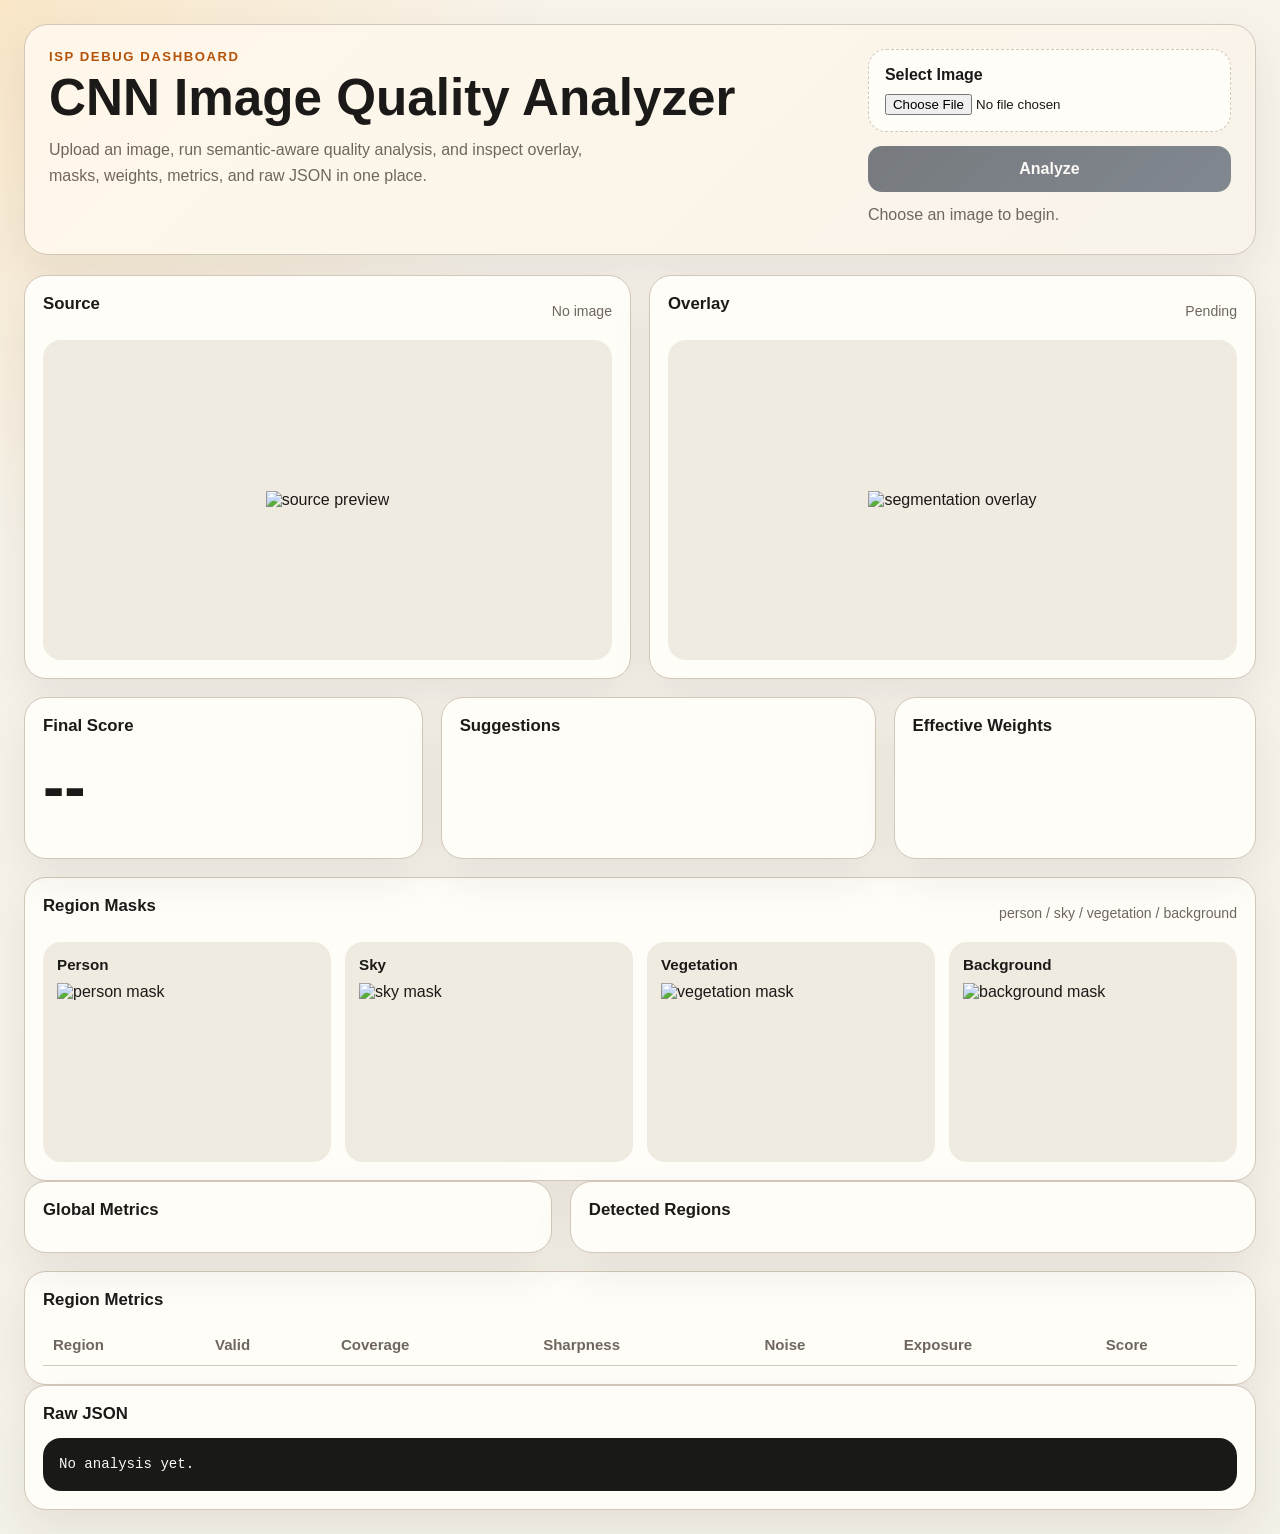
==== templates/index.html @ edc5357f "feat: complete cnn iqa demo with debug ui" ====
<!DOCTYPE html>
<html lang="en">
  <head>
    <meta charset="UTF-8" />
    <meta name="viewport" content="width=device-width, initial-scale=1.0" />
    <title>CNN IQA Debug UI</title>
    <link rel="stylesheet" href="/static/style.css" />
  </head>
  <body>
    <main class="page">
      <header class="hero">
        <div>
          <p class="eyebrow">ISP Debug Dashboard</p>
          <h1>CNN Image Quality Analyzer</h1>
          <p class="subtitle">
            Upload an image, run semantic-aware quality analysis, and inspect overlay, masks,
            weights, metrics, and raw JSON in one place.
          </p>
        </div>
        <div class="controls">
          <label class="upload">
            <span>Select Image</span>
            <input id="file-input" type="file" accept="image/*" />
          </label>
          <button id="analyze-button" disabled>Analyze</button>
          <p id="status-text" class="status">Choose an image to begin.</p>
        </div>
      </header>

      <section class="grid visuals">
        <article class="card">
          <div class="card-head">
            <h2>Source</h2>
            <span id="source-meta" class="meta">No image</span>
          </div>
          <div class="image-frame"><img id="source-image" alt="source preview" /></div>
        </article>
        <article class="card">
          <div class="card-head">
            <h2>Overlay</h2>
            <span id="request-id" class="meta">Pending</span>
          </div>
          <div class="image-frame"><img id="overlay-image" alt="segmentation overlay" /></div>
        </article>
      </section>

      <section class="grid summary">
        <article class="card score-card">
          <h2>Final Score</h2>
          <p id="final-score" class="score">--</p>
          <div id="missing-regions" class="pill-row"></div>
        </article>
        <article class="card">
          <h2>Suggestions</h2>
          <ul id="suggestions-list" class="list"></ul>
        </article>
        <article class="card">
          <h2>Effective Weights</h2>
          <dl id="weights-grid" class="metrics-grid"></dl>
        </article>
      </section>

      <section class="card">
        <div class="card-head">
          <h2>Region Masks</h2>
          <span class="meta">person / sky / vegetation / background</span>
        </div>
        <div class="mask-grid">
          <article class="mask-card">
            <h3>Person</h3>
            <img id="mask-person" alt="person mask" />
          </article>
          <article class="mask-card">
            <h3>Sky</h3>
            <img id="mask-sky" alt="sky mask" />
          </article>
          <article class="mask-card">
            <h3>Vegetation</h3>
            <img id="mask-vegetation" alt="vegetation mask" />
          </article>
          <article class="mask-card">
            <h3>Background</h3>
            <img id="mask-background" alt="background mask" />
          </article>
        </div>
      </section>

      <section class="grid metrics-section">
        <article class="card">
          <h2>Global Metrics</h2>
          <dl id="global-metrics" class="metrics-grid"></dl>
        </article>
        <article class="card">
          <h2>Detected Regions</h2>
          <div id="detected-regions" class="region-list"></div>
        </article>
      </section>

      <section class="card">
        <h2>Region Metrics</h2>
        <div class="table-wrap">
          <table id="region-metrics-table">
            <thead>
              <tr>
                <th>Region</th>
                <th>Valid</th>
                <th>Coverage</th>
                <th>Sharpness</th>
                <th>Noise</th>
                <th>Exposure</th>
                <th>Score</th>
              </tr>
            </thead>
            <tbody></tbody>
          </table>
        </div>
      </section>

      <section class="card">
        <h2>Raw JSON</h2>
        <pre id="raw-json" class="json-viewer">No analysis yet.</pre>
      </section>
    </main>

    <script src="/static/app.js"></script>
  </body>
</html>
---- static/style.css ----
:root {
  --bg: #f4f1e8;
  --panel: #fffdf8;
  --panel-alt: #f0ebe0;
  --line: #d2c7b8;
  --text: #1b1a18;
  --muted: #6f675d;
  --accent: #b45309;
  --accent-soft: #f4d9b8;
  --success: #1f7a4d;
  --error: #a61b29;
  --shadow: 0 18px 40px rgba(45, 37, 24, 0.08);
}

* {
  box-sizing: border-box;
}

body {
  margin: 0;
  background:
    radial-gradient(circle at top left, #f9e6c7 0, transparent 28%),
    linear-gradient(180deg, #f7f3eb 0%, var(--bg) 100%);
  color: var(--text);
  font-family: "IBM Plex Sans", "Segoe UI", sans-serif;
}

.page {
  max-width: 1500px;
  margin: 0 auto;
  padding: 24px;
}

.hero {
  display: grid;
  grid-template-columns: 2.2fr 1fr;
  gap: 20px;
  margin-bottom: 20px;
  padding: 24px;
  background: linear-gradient(135deg, #fff7ea, #f8f3ea);
  border: 1px solid var(--line);
  border-radius: 24px;
  box-shadow: var(--shadow);
}

.eyebrow {
  margin: 0 0 8px;
  color: var(--accent);
  text-transform: uppercase;
  letter-spacing: 0.12em;
  font-size: 0.82rem;
  font-weight: 700;
}

.hero h1 {
  margin: 0;
  font-size: clamp(2rem, 4vw, 3.5rem);
  line-height: 1;
}

.subtitle {
  max-width: 60ch;
  margin: 14px 0 0;
  color: var(--muted);
  line-height: 1.6;
}

.controls {
  display: grid;
  gap: 14px;
  align-content: start;
}

.upload {
  display: inline-grid;
  gap: 10px;
  padding: 16px;
  background: var(--panel);
  border: 1px dashed var(--line);
  border-radius: 18px;
  cursor: pointer;
  font-weight: 600;
}

.upload input {
  width: 100%;
}

button {
  border: 0;
  border-radius: 14px;
  padding: 14px 18px;
  background: linear-gradient(135deg, #1f2937, #334155);
  color: white;
  font-size: 1rem;
  font-weight: 700;
  cursor: pointer;
}

button:disabled {
  cursor: not-allowed;
  opacity: 0.6;
}

.status {
  margin: 0;
  min-height: 1.5em;
  color: var(--muted);
}

.grid {
  display: grid;
  gap: 18px;
  margin-bottom: 18px;
}

.visuals {
  grid-template-columns: repeat(2, minmax(0, 1fr));
}

.summary {
  grid-template-columns: 1.1fr 1.2fr 1fr;
}

.metrics-section {
  grid-template-columns: 1fr 1.3fr;
}

.card {
  background: var(--panel);
  border: 1px solid var(--line);
  border-radius: 22px;
  padding: 18px;
  box-shadow: var(--shadow);
}

.card h2 {
  margin: 0 0 14px;
  font-size: 1.05rem;
}

.card-head {
  display: flex;
  justify-content: space-between;
  align-items: center;
  gap: 12px;
  margin-bottom: 12px;
}

.meta {
  color: var(--muted);
  font-size: 0.88rem;
}

.image-frame {
  min-height: 320px;
  display: flex;
  align-items: center;
  justify-content: center;
  background: var(--panel-alt);
  border-radius: 18px;
  overflow: hidden;
}

.image-frame img,
.mask-card img {
  max-width: 100%;
  max-height: 100%;
  display: block;
}

.score {
  margin: 6px 0 16px;
  font-size: clamp(2rem, 5vw, 4rem);
  font-weight: 800;
}

.pill-row {
  display: flex;
  flex-wrap: wrap;
  gap: 8px;
}

.pill {
  display: inline-flex;
  align-items: center;
  padding: 6px 10px;
  border-radius: 999px;
  font-size: 0.85rem;
  background: var(--accent-soft);
  color: #7a3f05;
}

.pill.success {
  background: #d7f3e4;
  color: var(--success);
}

.pill.error {
  background: #fce3e6;
  color: var(--error);
}

.list {
  margin: 0;
  padding-left: 18px;
  display: grid;
  gap: 8px;
}

.metrics-grid {
  display: grid;
  grid-template-columns: repeat(2, minmax(0, 1fr));
  gap: 10px 16px;
  margin: 0;
}

.metrics-grid dt {
  color: var(--muted);
  font-size: 0.88rem;
}

.metrics-grid dd {
  margin: 4px 0 0;
  font-weight: 700;
}

.mask-grid {
  display: grid;
  grid-template-columns: repeat(4, minmax(0, 1fr));
  gap: 14px;
}

.mask-card {
  padding: 14px;
  border-radius: 18px;
  background: var(--panel-alt);
  min-height: 220px;
}

.mask-card h3 {
  margin: 0 0 10px;
  font-size: 0.95rem;
}

.region-list {
  display: grid;
  gap: 12px;
}

.region-item {
  padding: 14px;
  border-radius: 16px;
  background: var(--panel-alt);
  border: 1px solid var(--line);
}

.region-item strong {
  display: block;
  margin-bottom: 8px;
}

.table-wrap {
  overflow-x: auto;
}

table {
  width: 100%;
  border-collapse: collapse;
}

th,
td {
  padding: 12px 10px;
  border-bottom: 1px solid var(--line);
  text-align: left;
  font-size: 0.94rem;
}

th {
  color: var(--muted);
  font-weight: 700;
}

.json-viewer {
  margin: 0;
  padding: 16px;
  border-radius: 18px;
  background: #191917;
  color: #f8f8f2;
  overflow: auto;
  font-size: 0.88rem;
  line-height: 1.5;
}

@media (max-width: 1100px) {
  .hero,
  .summary,
  .metrics-section,
  .visuals {
    grid-template-columns: 1fr;
  }

  .mask-grid {
    grid-template-columns: repeat(2, minmax(0, 1fr));
  }
}

@media (max-width: 700px) {
  .page {
    padding: 14px;
  }

  .mask-grid {
    grid-template-columns: 1fr;
  }

  .metrics-grid {
    grid-template-columns: 1fr;
  }
}
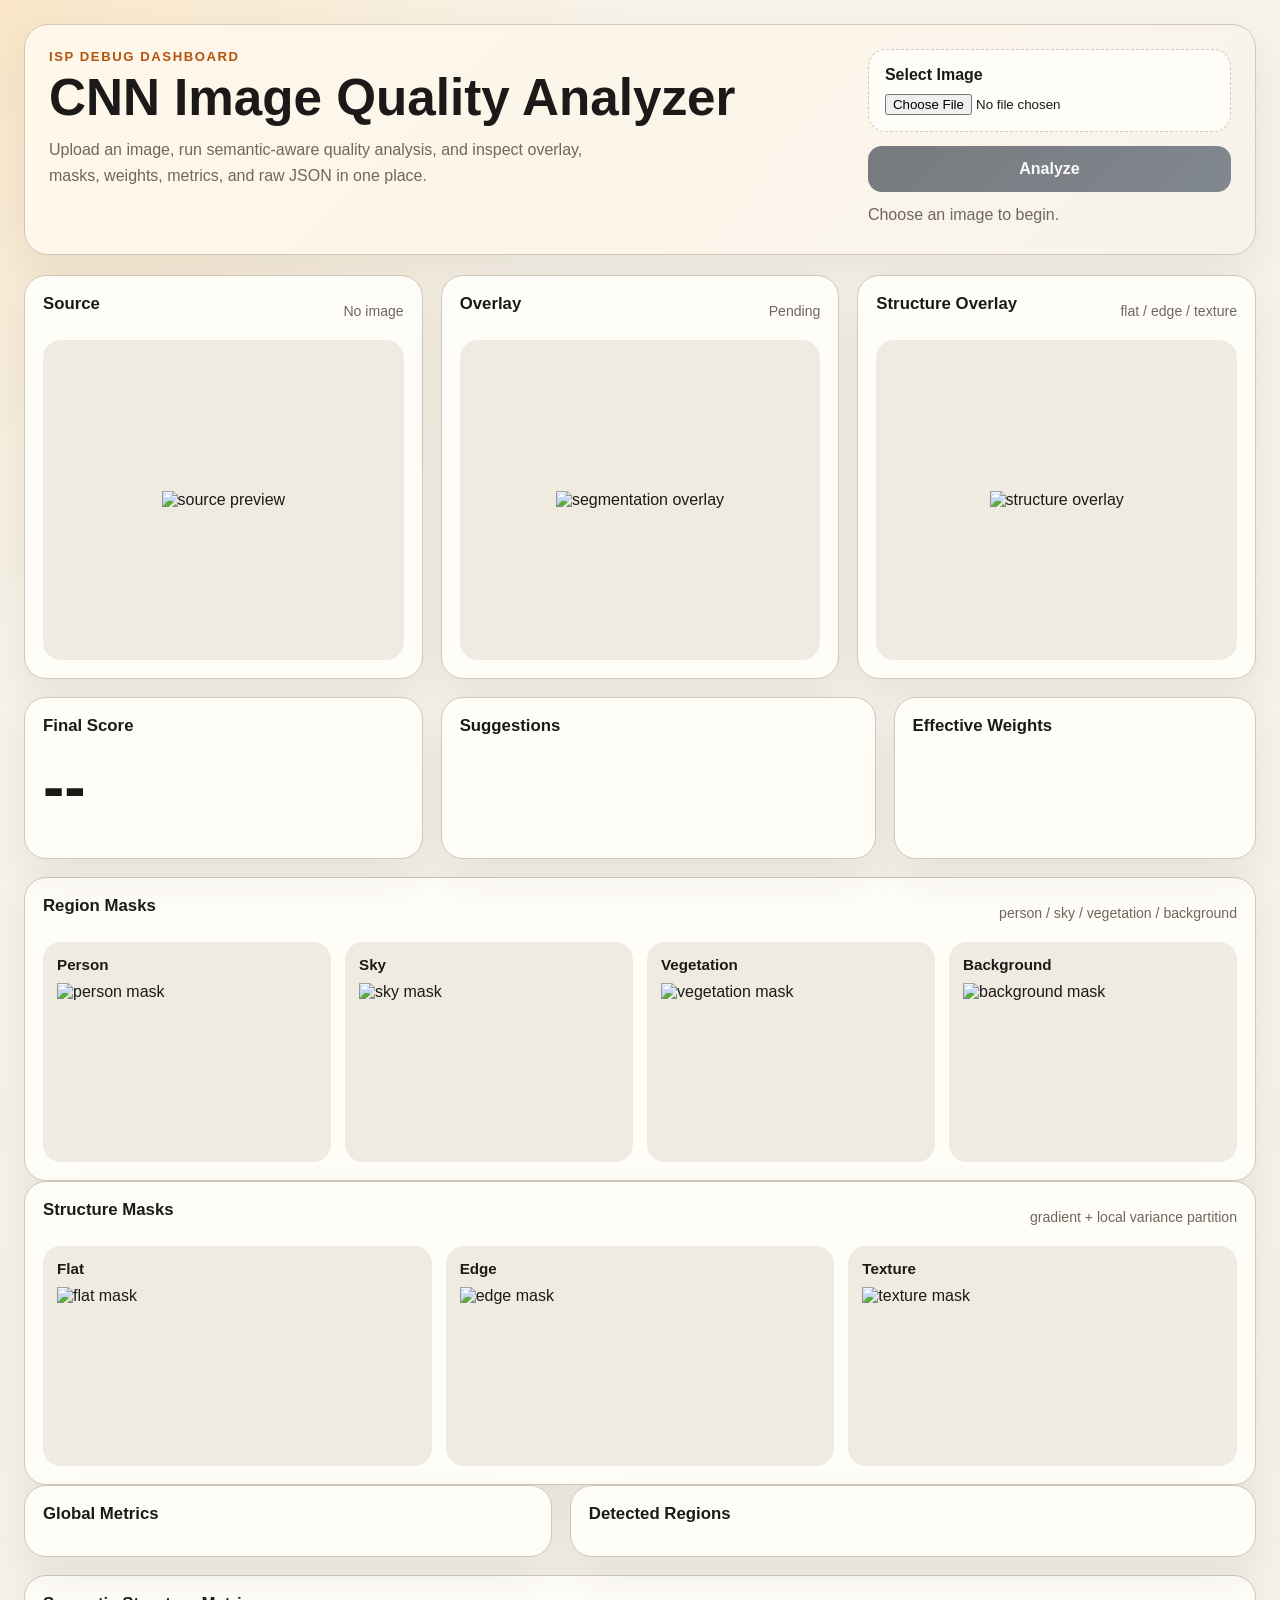
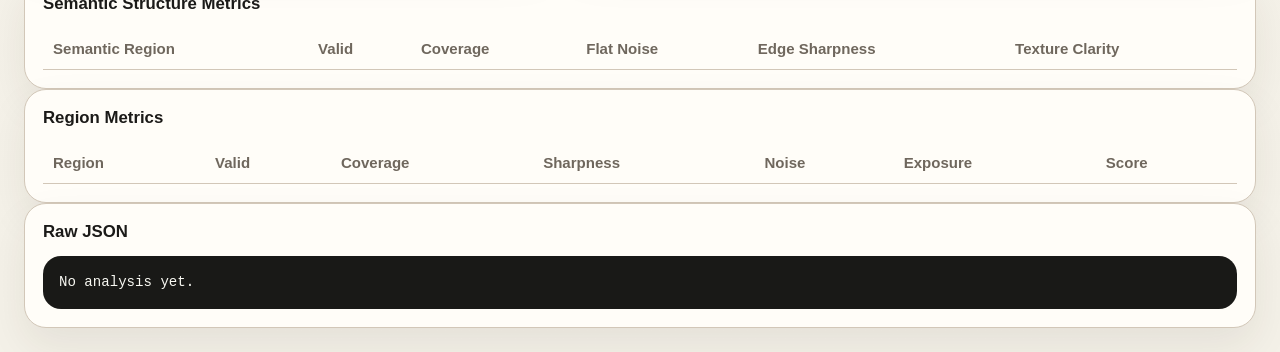
==== commit af4b1955: "feat: add semantic structure isp metrics" ====
--- a/templates/index.html
+++ b/templates/index.html
@@ -42,6 +42,13 @@
           </div>
           <div class="image-frame"><img id="overlay-image" alt="segmentation overlay" /></div>
         </article>
+        <article class="card">
+          <div class="card-head">
+            <h2>Structure Overlay</h2>
+            <span class="meta">flat / edge / texture</span>
+          </div>
+          <div class="image-frame"><img id="structure-overlay-image" alt="structure overlay" /></div>
+        </article>
       </section>
 
       <section class="grid summary">
@@ -85,6 +92,27 @@
         </div>
       </section>
 
+      <section class="card">
+        <div class="card-head">
+          <h2>Structure Masks</h2>
+          <span class="meta">gradient + local variance partition</span>
+        </div>
+        <div class="mask-grid structure-grid">
+          <article class="mask-card">
+            <h3>Flat</h3>
+            <img id="mask-flat" alt="flat mask" />
+          </article>
+          <article class="mask-card">
+            <h3>Edge</h3>
+            <img id="mask-edge" alt="edge mask" />
+          </article>
+          <article class="mask-card">
+            <h3>Texture</h3>
+            <img id="mask-texture" alt="texture mask" />
+          </article>
+        </div>
+      </section>
+
       <section class="grid metrics-section">
         <article class="card">
           <h2>Global Metrics</h2>
@@ -94,6 +122,25 @@
           <h2>Detected Regions</h2>
           <div id="detected-regions" class="region-list"></div>
         </article>
+      </section>
+
+      <section class="card">
+        <h2>Semantic Structure Metrics</h2>
+        <div class="table-wrap">
+          <table id="semantic-structure-table">
+            <thead>
+              <tr>
+                <th>Semantic Region</th>
+                <th>Valid</th>
+                <th>Coverage</th>
+                <th>Flat Noise</th>
+                <th>Edge Sharpness</th>
+                <th>Texture Clarity</th>
+              </tr>
+            </thead>
+            <tbody></tbody>
+          </table>
+        </div>
       </section>
 
       <section class="card">
--- a/static/style.css
+++ b/static/style.css
@@ -115,7 +115,7 @@
 }
 
 .visuals {
-  grid-template-columns: repeat(2, minmax(0, 1fr));
+  grid-template-columns: repeat(3, minmax(0, 1fr));
 }
 
 .summary {
@@ -231,6 +231,10 @@
   gap: 14px;
 }
 
+.structure-grid {
+  grid-template-columns: repeat(3, minmax(0, 1fr));
+}
+
 .mask-card {
   padding: 14px;
   border-radius: 18px;
@@ -304,6 +308,10 @@
   .mask-grid {
     grid-template-columns: repeat(2, minmax(0, 1fr));
   }
+
+  .structure-grid {
+    grid-template-columns: repeat(2, minmax(0, 1fr));
+  }
 }
 
 @media (max-width: 700px) {
@@ -315,6 +323,10 @@
     grid-template-columns: 1fr;
   }
 
+  .structure-grid {
+    grid-template-columns: 1fr;
+  }
+
   .metrics-grid {
     grid-template-columns: 1fr;
   }
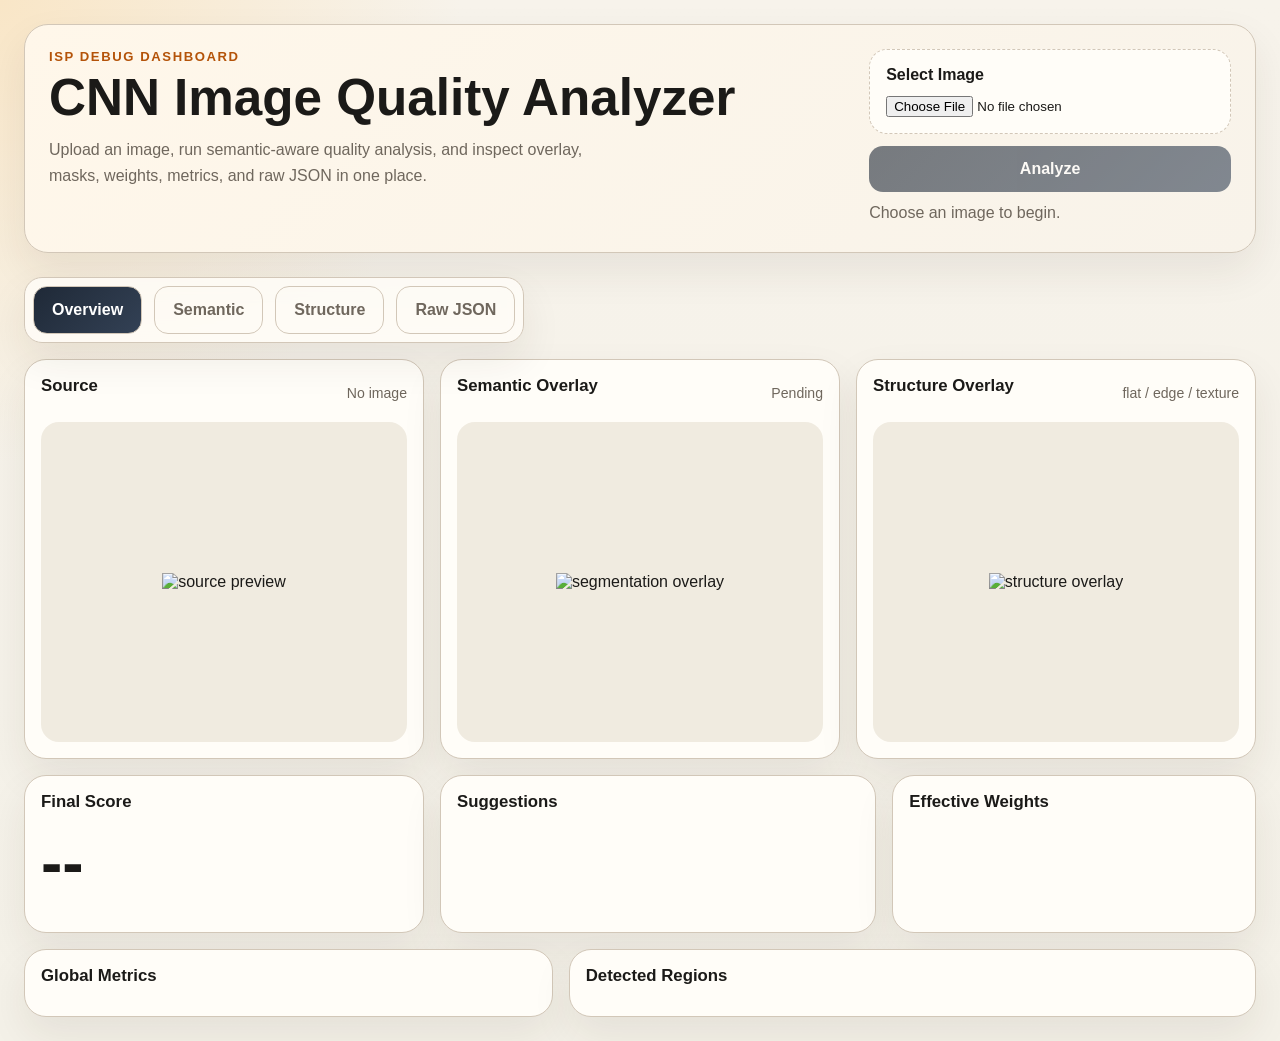
==== commit 9d0b80f4: "feat: add tabbed debug dashboard layout" ====
--- a/templates/index.html
+++ b/templates/index.html
@@ -27,145 +27,160 @@
         </div>
       </header>
 
-      <section class="grid visuals">
-        <article class="card">
-          <div class="card-head">
-            <h2>Source</h2>
-            <span id="source-meta" class="meta">No image</span>
-          </div>
-          <div class="image-frame"><img id="source-image" alt="source preview" /></div>
-        </article>
-        <article class="card">
-          <div class="card-head">
-            <h2>Overlay</h2>
-            <span id="request-id" class="meta">Pending</span>
-          </div>
-          <div class="image-frame"><img id="overlay-image" alt="segmentation overlay" /></div>
-        </article>
-        <article class="card">
-          <div class="card-head">
-            <h2>Structure Overlay</h2>
-            <span class="meta">flat / edge / texture</span>
-          </div>
-          <div class="image-frame"><img id="structure-overlay-image" alt="structure overlay" /></div>
-        </article>
+      <nav class="tabs" aria-label="Debug sections">
+        <button type="button" class="tab is-active" data-tab="overview">Overview</button>
+        <button type="button" class="tab" data-tab="semantic">Semantic</button>
+        <button type="button" class="tab" data-tab="structure">Structure</button>
+        <button type="button" class="tab" data-tab="json">Raw JSON</button>
+      </nav>
+
+      <section class="tab-panel is-active" data-panel="overview">
+        <section class="grid visuals">
+          <article class="card">
+            <div class="card-head">
+              <h2>Source</h2>
+              <span id="source-meta" class="meta">No image</span>
+            </div>
+            <div class="image-frame"><img id="source-image" alt="source preview" /></div>
+          </article>
+          <article class="card">
+            <div class="card-head">
+              <h2>Semantic Overlay</h2>
+              <span id="request-id" class="meta">Pending</span>
+            </div>
+            <div class="image-frame"><img id="overlay-image" alt="segmentation overlay" /></div>
+          </article>
+          <article class="card">
+            <div class="card-head">
+              <h2>Structure Overlay</h2>
+              <span class="meta">flat / edge / texture</span>
+            </div>
+            <div class="image-frame"><img id="structure-overlay-image" alt="structure overlay" /></div>
+          </article>
+        </section>
+
+        <section class="grid summary">
+          <article class="card score-card">
+            <h2>Final Score</h2>
+            <p id="final-score" class="score">--</p>
+            <div id="missing-regions" class="pill-row"></div>
+          </article>
+          <article class="card">
+            <h2>Suggestions</h2>
+            <ul id="suggestions-list" class="list"></ul>
+          </article>
+          <article class="card">
+            <h2>Effective Weights</h2>
+            <dl id="weights-grid" class="metrics-grid"></dl>
+          </article>
+        </section>
+
+        <section class="grid metrics-section">
+          <article class="card">
+            <h2>Global Metrics</h2>
+            <dl id="global-metrics" class="metrics-grid"></dl>
+          </article>
+          <article class="card">
+            <h2>Detected Regions</h2>
+            <div id="detected-regions" class="region-list"></div>
+          </article>
+        </section>
       </section>
 
-      <section class="grid summary">
-        <article class="card score-card">
-          <h2>Final Score</h2>
-          <p id="final-score" class="score">--</p>
-          <div id="missing-regions" class="pill-row"></div>
-        </article>
-        <article class="card">
-          <h2>Suggestions</h2>
-          <ul id="suggestions-list" class="list"></ul>
-        </article>
-        <article class="card">
-          <h2>Effective Weights</h2>
-          <dl id="weights-grid" class="metrics-grid"></dl>
-        </article>
+      <section class="tab-panel" data-panel="semantic">
+        <section class="card">
+          <div class="card-head">
+            <h2>Semantic Masks</h2>
+            <span class="meta">person / sky / vegetation / background</span>
+          </div>
+          <div class="mask-grid">
+            <article class="mask-card">
+              <h3>Person</h3>
+              <img id="mask-person" alt="person mask" />
+            </article>
+            <article class="mask-card">
+              <h3>Sky</h3>
+              <img id="mask-sky" alt="sky mask" />
+            </article>
+            <article class="mask-card">
+              <h3>Vegetation</h3>
+              <img id="mask-vegetation" alt="vegetation mask" />
+            </article>
+            <article class="mask-card">
+              <h3>Background</h3>
+              <img id="mask-background" alt="background mask" />
+            </article>
+          </div>
+        </section>
+
+        <section class="card">
+          <h2>Semantic Region Metrics</h2>
+          <div class="table-wrap">
+            <table id="region-metrics-table">
+              <thead>
+                <tr>
+                  <th>Region</th>
+                  <th>Valid</th>
+                  <th>Coverage</th>
+                  <th>Sharpness</th>
+                  <th>Noise</th>
+                  <th>Exposure</th>
+                  <th>Score</th>
+                </tr>
+              </thead>
+              <tbody></tbody>
+            </table>
+          </div>
+        </section>
       </section>
 
-      <section class="card">
-        <div class="card-head">
-          <h2>Region Masks</h2>
-          <span class="meta">person / sky / vegetation / background</span>
-        </div>
-        <div class="mask-grid">
-          <article class="mask-card">
-            <h3>Person</h3>
-            <img id="mask-person" alt="person mask" />
-          </article>
-          <article class="mask-card">
-            <h3>Sky</h3>
-            <img id="mask-sky" alt="sky mask" />
-          </article>
-          <article class="mask-card">
-            <h3>Vegetation</h3>
-            <img id="mask-vegetation" alt="vegetation mask" />
-          </article>
-          <article class="mask-card">
-            <h3>Background</h3>
-            <img id="mask-background" alt="background mask" />
-          </article>
-        </div>
+      <section class="tab-panel" data-panel="structure">
+        <section class="card">
+          <div class="card-head">
+            <h2>Structure Masks</h2>
+            <span class="meta">gradient + local variance partition</span>
+          </div>
+          <div class="mask-grid structure-grid">
+            <article class="mask-card">
+              <h3>Flat</h3>
+              <img id="mask-flat" alt="flat mask" />
+            </article>
+            <article class="mask-card">
+              <h3>Edge</h3>
+              <img id="mask-edge" alt="edge mask" />
+            </article>
+            <article class="mask-card">
+              <h3>Texture</h3>
+              <img id="mask-texture" alt="texture mask" />
+            </article>
+          </div>
+        </section>
+
+        <section class="card">
+          <h2>Semantic Structure Metrics</h2>
+          <div class="table-wrap">
+            <table id="semantic-structure-table">
+              <thead>
+                <tr>
+                  <th>Semantic Region</th>
+                  <th>Valid</th>
+                  <th>Coverage</th>
+                  <th>Flat Noise</th>
+                  <th>Edge Sharpness</th>
+                  <th>Texture Clarity</th>
+                </tr>
+              </thead>
+              <tbody></tbody>
+            </table>
+          </div>
+        </section>
       </section>
 
-      <section class="card">
-        <div class="card-head">
-          <h2>Structure Masks</h2>
-          <span class="meta">gradient + local variance partition</span>
-        </div>
-        <div class="mask-grid structure-grid">
-          <article class="mask-card">
-            <h3>Flat</h3>
-            <img id="mask-flat" alt="flat mask" />
-          </article>
-          <article class="mask-card">
-            <h3>Edge</h3>
-            <img id="mask-edge" alt="edge mask" />
-          </article>
-          <article class="mask-card">
-            <h3>Texture</h3>
-            <img id="mask-texture" alt="texture mask" />
-          </article>
-        </div>
-      </section>
-
-      <section class="grid metrics-section">
-        <article class="card">
-          <h2>Global Metrics</h2>
-          <dl id="global-metrics" class="metrics-grid"></dl>
-        </article>
-        <article class="card">
-          <h2>Detected Regions</h2>
-          <div id="detected-regions" class="region-list"></div>
-        </article>
-      </section>
-
-      <section class="card">
-        <h2>Semantic Structure Metrics</h2>
-        <div class="table-wrap">
-          <table id="semantic-structure-table">
-            <thead>
-              <tr>
-                <th>Semantic Region</th>
-                <th>Valid</th>
-                <th>Coverage</th>
-                <th>Flat Noise</th>
-                <th>Edge Sharpness</th>
-                <th>Texture Clarity</th>
-              </tr>
-            </thead>
-            <tbody></tbody>
-          </table>
-        </div>
-      </section>
-
-      <section class="card">
-        <h2>Region Metrics</h2>
-        <div class="table-wrap">
-          <table id="region-metrics-table">
-            <thead>
-              <tr>
-                <th>Region</th>
-                <th>Valid</th>
-                <th>Coverage</th>
-                <th>Sharpness</th>
-                <th>Noise</th>
-                <th>Exposure</th>
-                <th>Score</th>
-              </tr>
-            </thead>
-            <tbody></tbody>
-          </table>
-        </div>
-      </section>
-
-      <section class="card">
-        <h2>Raw JSON</h2>
-        <pre id="raw-json" class="json-viewer">No analysis yet.</pre>
+      <section class="tab-panel" data-panel="json">
+        <section class="card">
+          <h2>Raw JSON</h2>
+          <pre id="raw-json" class="json-viewer">No analysis yet.</pre>
+        </section>
       </section>
     </main>
 
--- a/static/style.css
+++ b/static/style.css
@@ -10,6 +10,11 @@
   --success: #1f7a4d;
   --error: #a61b29;
   --shadow: 0 18px 40px rgba(45, 37, 24, 0.08);
+  --space-2: 8px;
+  --space-3: 12px;
+  --space-4: 16px;
+  --space-5: 24px;
+  --space-6: 32px;
 }
 
 * {
@@ -28,15 +33,15 @@
 .page {
   max-width: 1500px;
   margin: 0 auto;
-  padding: 24px;
+  padding: var(--space-5);
 }
 
 .hero {
   display: grid;
   grid-template-columns: 2.2fr 1fr;
-  gap: 20px;
-  margin-bottom: 20px;
-  padding: 24px;
+  gap: var(--space-5);
+  margin-bottom: var(--space-5);
+  padding: var(--space-5);
   background: linear-gradient(135deg, #fff7ea, #f8f3ea);
   border: 1px solid var(--line);
   border-radius: 24px;
@@ -67,14 +72,14 @@
 
 .controls {
   display: grid;
-  gap: 14px;
+  gap: var(--space-3);
   align-content: start;
 }
 
 .upload {
   display: inline-grid;
-  gap: 10px;
-  padding: 16px;
+  gap: var(--space-3);
+  padding: var(--space-4);
   background: var(--panel);
   border: 1px dashed var(--line);
   border-radius: 18px;
@@ -110,8 +115,7 @@
 
 .grid {
   display: grid;
-  gap: 18px;
-  margin-bottom: 18px;
+  gap: var(--space-4);
 }
 
 .visuals {
@@ -130,7 +134,7 @@
   background: var(--panel);
   border: 1px solid var(--line);
   border-radius: 22px;
-  padding: 18px;
+  padding: var(--space-4);
   box-shadow: var(--shadow);
 }
 
@@ -144,7 +148,7 @@
   justify-content: space-between;
   align-items: center;
   gap: 12px;
-  margin-bottom: 12px;
+  margin-bottom: var(--space-3);
 }
 
 .meta {
@@ -178,7 +182,7 @@
 .pill-row {
   display: flex;
   flex-wrap: wrap;
-  gap: 8px;
+  gap: var(--space-2);
 }
 
 .pill {
@@ -205,13 +209,13 @@
   margin: 0;
   padding-left: 18px;
   display: grid;
-  gap: 8px;
+  gap: var(--space-2);
 }
 
 .metrics-grid {
   display: grid;
   grid-template-columns: repeat(2, minmax(0, 1fr));
-  gap: 10px 16px;
+  gap: var(--space-3) var(--space-4);
   margin: 0;
 }
 
@@ -228,7 +232,7 @@
 .mask-grid {
   display: grid;
   grid-template-columns: repeat(4, minmax(0, 1fr));
-  gap: 14px;
+  gap: var(--space-4);
 }
 
 .structure-grid {
@@ -236,7 +240,7 @@
 }
 
 .mask-card {
-  padding: 14px;
+  padding: var(--space-4);
   border-radius: 18px;
   background: var(--panel-alt);
   min-height: 220px;
@@ -249,11 +253,11 @@
 
 .region-list {
   display: grid;
-  gap: 12px;
+  gap: var(--space-3);
 }
 
 .region-item {
-  padding: 14px;
+  padding: var(--space-4);
   border-radius: 16px;
   background: var(--panel-alt);
   border: 1px solid var(--line);
@@ -275,7 +279,7 @@
 
 th,
 td {
-  padding: 12px 10px;
+  padding: var(--space-3) 10px;
   border-bottom: 1px solid var(--line);
   text-align: left;
   font-size: 0.94rem;
@@ -289,12 +293,51 @@
 .json-viewer {
   margin: 0;
   padding: 16px;
+  min-height: 320px;
   border-radius: 18px;
   background: #191917;
   color: #f8f8f2;
   overflow: auto;
   font-size: 0.88rem;
   line-height: 1.5;
+}
+
+.tabs {
+  display: inline-flex;
+  gap: var(--space-3);
+  flex-wrap: wrap;
+  margin-bottom: var(--space-4);
+  padding: var(--space-2);
+  border: 1px solid var(--line);
+  border-radius: 18px;
+  background: rgba(255, 253, 248, 0.82);
+  box-shadow: var(--shadow);
+  backdrop-filter: blur(10px);
+}
+
+.tab {
+  background: transparent;
+  color: var(--muted);
+  border: 1px solid var(--line);
+  box-shadow: none;
+}
+
+.tab.is-active {
+  background: linear-gradient(135deg, #1f2937, #334155);
+  color: #fff;
+}
+
+.tab-panel {
+  display: none;
+}
+
+.tab-panel.is-active {
+  display: grid;
+  gap: var(--space-4);
+}
+
+.tab-panel > section {
+  margin: 0;
 }
 
 @media (max-width: 1100px) {
@@ -305,6 +348,10 @@
     grid-template-columns: 1fr;
   }
 
+  .tabs {
+    display: flex;
+  }
+
   .mask-grid {
     grid-template-columns: repeat(2, minmax(0, 1fr));
   }
@@ -316,7 +363,7 @@
 
 @media (max-width: 700px) {
   .page {
-    padding: 14px;
+    padding: var(--space-3);
   }
 
   .mask-grid {
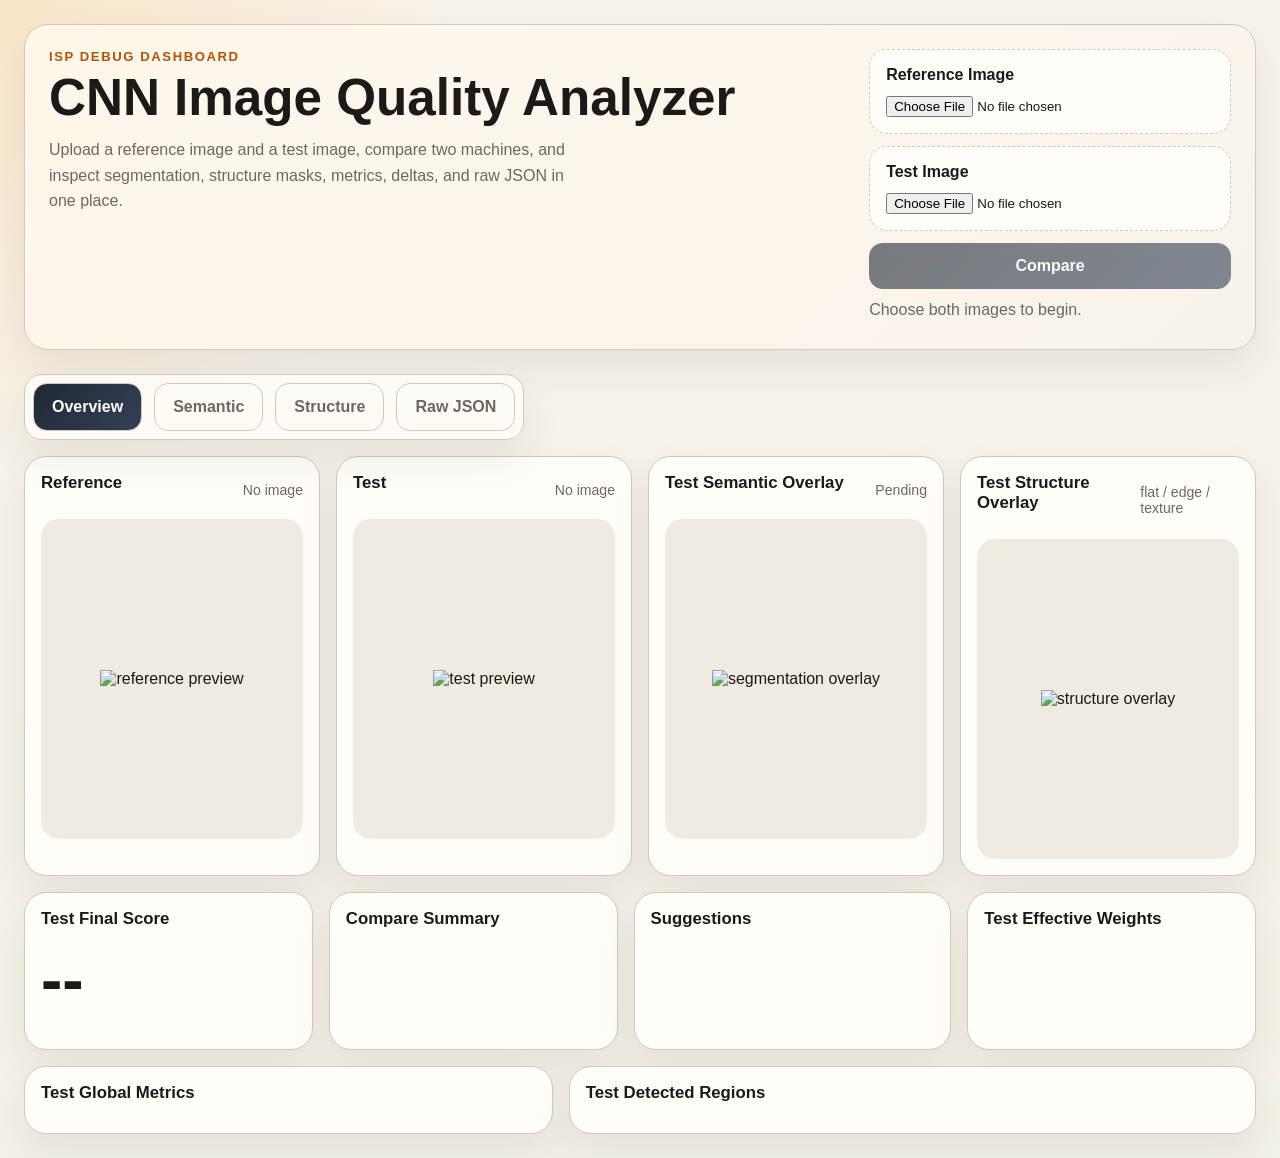
==== commit 4e517a57: "feat: update ISP demo workflow and interview deck" ====
--- a/templates/index.html
+++ b/templates/index.html
@@ -13,17 +13,21 @@
           <p class="eyebrow">ISP Debug Dashboard</p>
           <h1>CNN Image Quality Analyzer</h1>
           <p class="subtitle">
-            Upload an image, run semantic-aware quality analysis, and inspect overlay, masks,
-            weights, metrics, and raw JSON in one place.
+            Upload a reference image and a test image, compare two machines, and inspect
+            segmentation, structure masks, metrics, deltas, and raw JSON in one place.
           </p>
         </div>
         <div class="controls">
           <label class="upload">
-            <span>Select Image</span>
-            <input id="file-input" type="file" accept="image/*" />
+            <span>Reference Image</span>
+            <input id="reference-file-input" type="file" accept="image/*" />
           </label>
-          <button id="analyze-button" disabled>Analyze</button>
-          <p id="status-text" class="status">Choose an image to begin.</p>
+          <label class="upload">
+            <span>Test Image</span>
+            <input id="test-file-input" type="file" accept="image/*" />
+          </label>
+          <button id="analyze-button" disabled>Compare</button>
+          <p id="status-text" class="status">Choose both images to begin.</p>
         </div>
       </header>
 
@@ -38,21 +42,28 @@
         <section class="grid visuals">
           <article class="card">
             <div class="card-head">
-              <h2>Source</h2>
-              <span id="source-meta" class="meta">No image</span>
-            </div>
-            <div class="image-frame"><img id="source-image" alt="source preview" /></div>
-          </article>
-          <article class="card">
-            <div class="card-head">
-              <h2>Semantic Overlay</h2>
+              <h2>Reference</h2>
+              <span id="reference-meta" class="meta">No image</span>
+            </div>
+            <div class="image-frame"><img id="reference-image" alt="reference preview" /></div>
+          </article>
+          <article class="card">
+            <div class="card-head">
+              <h2>Test</h2>
+              <span id="test-meta" class="meta">No image</span>
+            </div>
+            <div class="image-frame"><img id="test-image" alt="test preview" /></div>
+          </article>
+          <article class="card">
+            <div class="card-head">
+              <h2>Test Semantic Overlay</h2>
               <span id="request-id" class="meta">Pending</span>
             </div>
             <div class="image-frame"><img id="overlay-image" alt="segmentation overlay" /></div>
           </article>
           <article class="card">
             <div class="card-head">
-              <h2>Structure Overlay</h2>
+              <h2>Test Structure Overlay</h2>
               <span class="meta">flat / edge / texture</span>
             </div>
             <div class="image-frame"><img id="structure-overlay-image" alt="structure overlay" /></div>
@@ -61,27 +72,31 @@
 
         <section class="grid summary">
           <article class="card score-card">
-            <h2>Final Score</h2>
+            <h2>Test Final Score</h2>
             <p id="final-score" class="score">--</p>
             <div id="missing-regions" class="pill-row"></div>
           </article>
           <article class="card">
+            <h2>Compare Summary</h2>
+            <dl id="compare-summary" class="metrics-grid"></dl>
+          </article>
+          <article class="card">
             <h2>Suggestions</h2>
             <ul id="suggestions-list" class="list"></ul>
           </article>
           <article class="card">
-            <h2>Effective Weights</h2>
+            <h2>Test Effective Weights</h2>
             <dl id="weights-grid" class="metrics-grid"></dl>
           </article>
         </section>
 
         <section class="grid metrics-section">
           <article class="card">
-            <h2>Global Metrics</h2>
+            <h2>Test Global Metrics</h2>
             <dl id="global-metrics" class="metrics-grid"></dl>
           </article>
           <article class="card">
-            <h2>Detected Regions</h2>
+            <h2>Test Detected Regions</h2>
             <div id="detected-regions" class="region-list"></div>
           </article>
         </section>
@@ -122,9 +137,10 @@
                   <th>Region</th>
                   <th>Valid</th>
                   <th>Coverage</th>
-                  <th>Sharpness</th>
-                  <th>Noise</th>
-                  <th>Exposure</th>
+                  <th>Laplacian Clarity</th>
+                  <th>EdgeGrad Mean</th>
+                  <th>sigma_L</th>
+                  <th>sigma_C</th>
                   <th>Score</th>
                 </tr>
               </thead>
--- a/static/style.css
+++ b/static/style.css
@@ -119,11 +119,11 @@
 }
 
 .visuals {
-  grid-template-columns: repeat(3, minmax(0, 1fr));
+  grid-template-columns: repeat(4, minmax(0, 1fr));
 }
 
 .summary {
-  grid-template-columns: 1.1fr 1.2fr 1fr;
+  grid-template-columns: 1fr 1fr 1.1fr 1fr;
 }
 
 .metrics-section {
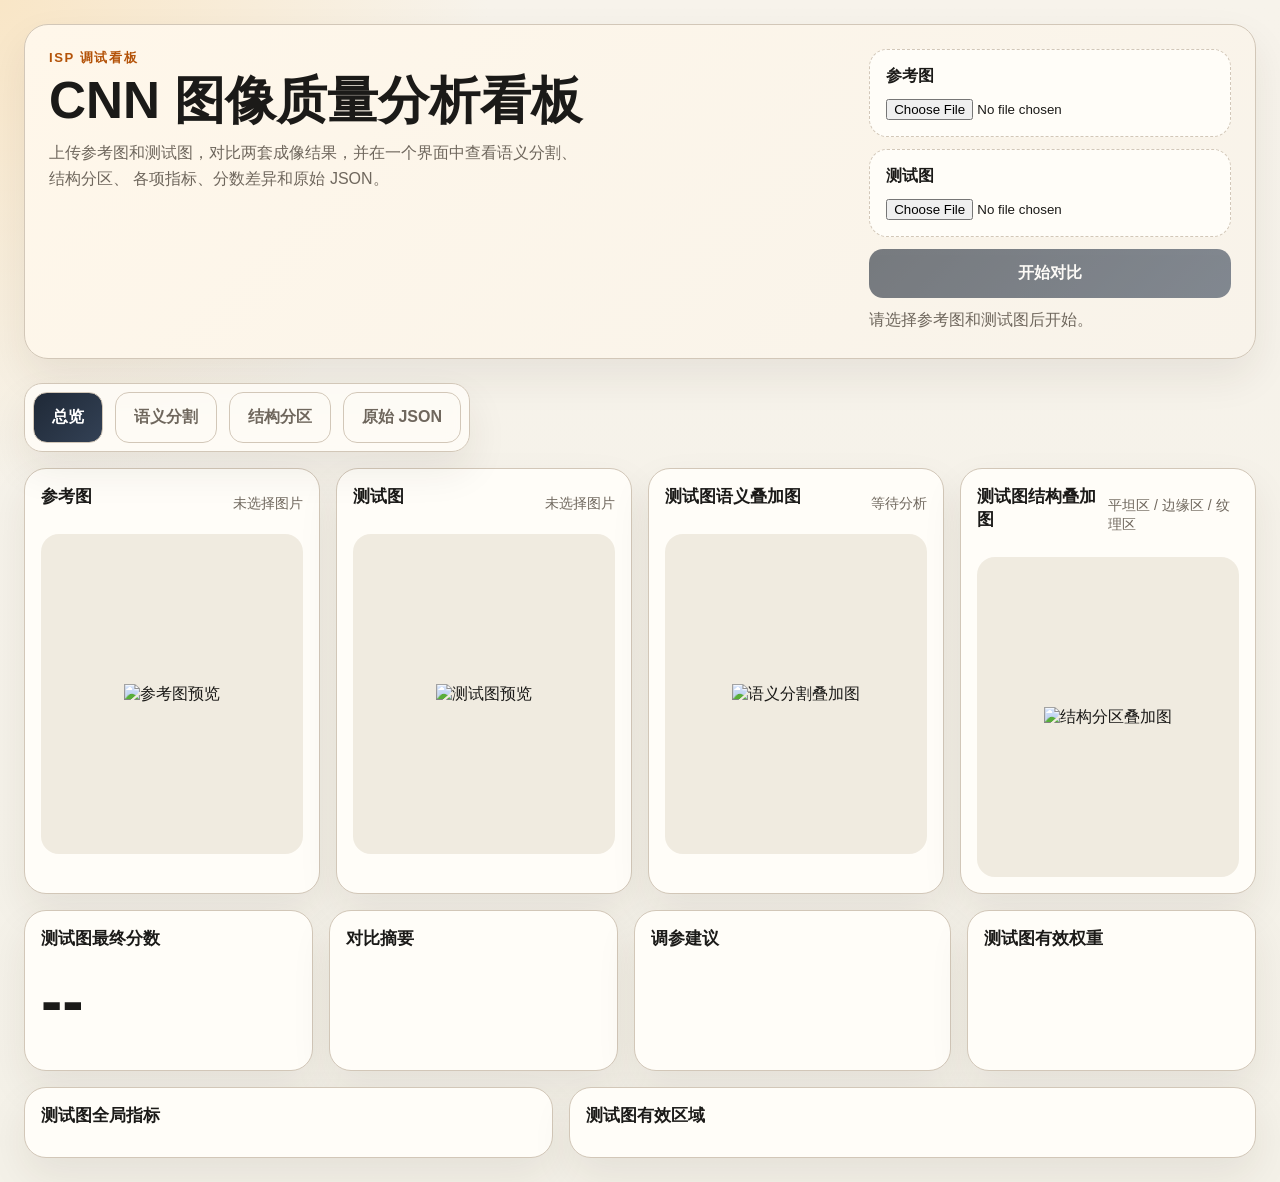
==== commit f8fec5fe: "fix: correct sky label and localize debug ui" ====
--- a/templates/index.html
+++ b/templates/index.html
@@ -1,102 +1,102 @@
 <!DOCTYPE html>
-<html lang="en">
+<html lang="zh-CN">
   <head>
     <meta charset="UTF-8" />
     <meta name="viewport" content="width=device-width, initial-scale=1.0" />
-    <title>CNN IQA Debug UI</title>
+    <title>CNN 图像质量分析看板</title>
     <link rel="stylesheet" href="/static/style.css" />
   </head>
   <body>
     <main class="page">
       <header class="hero">
         <div>
-          <p class="eyebrow">ISP Debug Dashboard</p>
-          <h1>CNN Image Quality Analyzer</h1>
+          <p class="eyebrow">ISP 调试看板</p>
+          <h1>CNN 图像质量分析看板</h1>
           <p class="subtitle">
-            Upload a reference image and a test image, compare two machines, and inspect
-            segmentation, structure masks, metrics, deltas, and raw JSON in one place.
+            上传参考图和测试图，对比两套成像结果，并在一个界面中查看语义分割、结构分区、
+            各项指标、分数差异和原始 JSON。
           </p>
         </div>
         <div class="controls">
           <label class="upload">
-            <span>Reference Image</span>
+            <span>参考图</span>
             <input id="reference-file-input" type="file" accept="image/*" />
           </label>
           <label class="upload">
-            <span>Test Image</span>
+            <span>测试图</span>
             <input id="test-file-input" type="file" accept="image/*" />
           </label>
-          <button id="analyze-button" disabled>Compare</button>
-          <p id="status-text" class="status">Choose both images to begin.</p>
+          <button id="analyze-button" disabled>开始对比</button>
+          <p id="status-text" class="status">请选择参考图和测试图后开始。</p>
         </div>
       </header>
 
-      <nav class="tabs" aria-label="Debug sections">
-        <button type="button" class="tab is-active" data-tab="overview">Overview</button>
-        <button type="button" class="tab" data-tab="semantic">Semantic</button>
-        <button type="button" class="tab" data-tab="structure">Structure</button>
-        <button type="button" class="tab" data-tab="json">Raw JSON</button>
+      <nav class="tabs" aria-label="调试分区">
+        <button type="button" class="tab is-active" data-tab="overview">总览</button>
+        <button type="button" class="tab" data-tab="semantic">语义分割</button>
+        <button type="button" class="tab" data-tab="structure">结构分区</button>
+        <button type="button" class="tab" data-tab="json">原始 JSON</button>
       </nav>
 
       <section class="tab-panel is-active" data-panel="overview">
         <section class="grid visuals">
           <article class="card">
             <div class="card-head">
-              <h2>Reference</h2>
-              <span id="reference-meta" class="meta">No image</span>
-            </div>
-            <div class="image-frame"><img id="reference-image" alt="reference preview" /></div>
-          </article>
-          <article class="card">
-            <div class="card-head">
-              <h2>Test</h2>
-              <span id="test-meta" class="meta">No image</span>
-            </div>
-            <div class="image-frame"><img id="test-image" alt="test preview" /></div>
-          </article>
-          <article class="card">
-            <div class="card-head">
-              <h2>Test Semantic Overlay</h2>
-              <span id="request-id" class="meta">Pending</span>
-            </div>
-            <div class="image-frame"><img id="overlay-image" alt="segmentation overlay" /></div>
-          </article>
-          <article class="card">
-            <div class="card-head">
-              <h2>Test Structure Overlay</h2>
-              <span class="meta">flat / edge / texture</span>
-            </div>
-            <div class="image-frame"><img id="structure-overlay-image" alt="structure overlay" /></div>
+              <h2>参考图</h2>
+              <span id="reference-meta" class="meta">未选择图片</span>
+            </div>
+            <div class="image-frame"><img id="reference-image" alt="参考图预览" /></div>
+          </article>
+          <article class="card">
+            <div class="card-head">
+              <h2>测试图</h2>
+              <span id="test-meta" class="meta">未选择图片</span>
+            </div>
+            <div class="image-frame"><img id="test-image" alt="测试图预览" /></div>
+          </article>
+          <article class="card">
+            <div class="card-head">
+              <h2>测试图语义叠加图</h2>
+              <span id="request-id" class="meta">等待分析</span>
+            </div>
+            <div class="image-frame"><img id="overlay-image" alt="语义分割叠加图" /></div>
+          </article>
+          <article class="card">
+            <div class="card-head">
+              <h2>测试图结构叠加图</h2>
+              <span class="meta">平坦区 / 边缘区 / 纹理区</span>
+            </div>
+            <div class="image-frame"><img id="structure-overlay-image" alt="结构分区叠加图" /></div>
           </article>
         </section>
 
         <section class="grid summary">
           <article class="card score-card">
-            <h2>Test Final Score</h2>
+            <h2>测试图最终分数</h2>
             <p id="final-score" class="score">--</p>
             <div id="missing-regions" class="pill-row"></div>
           </article>
           <article class="card">
-            <h2>Compare Summary</h2>
+            <h2>对比摘要</h2>
             <dl id="compare-summary" class="metrics-grid"></dl>
           </article>
           <article class="card">
-            <h2>Suggestions</h2>
+            <h2>调参建议</h2>
             <ul id="suggestions-list" class="list"></ul>
           </article>
           <article class="card">
-            <h2>Test Effective Weights</h2>
+            <h2>测试图有效权重</h2>
             <dl id="weights-grid" class="metrics-grid"></dl>
           </article>
         </section>
 
         <section class="grid metrics-section">
           <article class="card">
-            <h2>Test Global Metrics</h2>
+            <h2>测试图全局指标</h2>
             <dl id="global-metrics" class="metrics-grid"></dl>
           </article>
           <article class="card">
-            <h2>Test Detected Regions</h2>
+            <h2>测试图有效区域</h2>
             <div id="detected-regions" class="region-list"></div>
           </article>
         </section>
@@ -105,43 +105,43 @@
       <section class="tab-panel" data-panel="semantic">
         <section class="card">
           <div class="card-head">
-            <h2>Semantic Masks</h2>
-            <span class="meta">person / sky / vegetation / background</span>
+            <h2>语义分割 Mask</h2>
+            <span class="meta">人物 / 天空 / 植被 / 背景</span>
           </div>
           <div class="mask-grid">
             <article class="mask-card">
-              <h3>Person</h3>
-              <img id="mask-person" alt="person mask" />
-            </article>
-            <article class="mask-card">
-              <h3>Sky</h3>
-              <img id="mask-sky" alt="sky mask" />
-            </article>
-            <article class="mask-card">
-              <h3>Vegetation</h3>
-              <img id="mask-vegetation" alt="vegetation mask" />
-            </article>
-            <article class="mask-card">
-              <h3>Background</h3>
-              <img id="mask-background" alt="background mask" />
-            </article>
-          </div>
-        </section>
-
-        <section class="card">
-          <h2>Semantic Region Metrics</h2>
+              <h3>人物</h3>
+              <img id="mask-person" alt="人物 mask" />
+            </article>
+            <article class="mask-card">
+              <h3>天空</h3>
+              <img id="mask-sky" alt="天空 mask" />
+            </article>
+            <article class="mask-card">
+              <h3>植被</h3>
+              <img id="mask-vegetation" alt="植被 mask" />
+            </article>
+            <article class="mask-card">
+              <h3>背景</h3>
+              <img id="mask-background" alt="背景 mask" />
+            </article>
+          </div>
+        </section>
+
+        <section class="card">
+          <h2>语义区域指标</h2>
           <div class="table-wrap">
             <table id="region-metrics-table">
               <thead>
                 <tr>
-                  <th>Region</th>
-                  <th>Valid</th>
-                  <th>Coverage</th>
-                  <th>Laplacian Clarity</th>
-                  <th>EdgeGrad Mean</th>
+                  <th>区域</th>
+                  <th>有效</th>
+                  <th>覆盖率</th>
+                  <th>Laplacian 清晰度</th>
+                  <th>EdgeGrad 均值</th>
                   <th>sigma_L</th>
                   <th>sigma_C</th>
-                  <th>Score</th>
+                  <th>分数</th>
                 </tr>
               </thead>
               <tbody></tbody>
@@ -153,37 +153,37 @@
       <section class="tab-panel" data-panel="structure">
         <section class="card">
           <div class="card-head">
-            <h2>Structure Masks</h2>
-            <span class="meta">gradient + local variance partition</span>
+            <h2>结构分区 Mask</h2>
+            <span class="meta">基于梯度和局部方差划分</span>
           </div>
           <div class="mask-grid structure-grid">
             <article class="mask-card">
-              <h3>Flat</h3>
-              <img id="mask-flat" alt="flat mask" />
-            </article>
-            <article class="mask-card">
-              <h3>Edge</h3>
-              <img id="mask-edge" alt="edge mask" />
-            </article>
-            <article class="mask-card">
-              <h3>Texture</h3>
-              <img id="mask-texture" alt="texture mask" />
-            </article>
-          </div>
-        </section>
-
-        <section class="card">
-          <h2>Semantic Structure Metrics</h2>
+              <h3>平坦区</h3>
+              <img id="mask-flat" alt="平坦区 mask" />
+            </article>
+            <article class="mask-card">
+              <h3>边缘区</h3>
+              <img id="mask-edge" alt="边缘区 mask" />
+            </article>
+            <article class="mask-card">
+              <h3>纹理区</h3>
+              <img id="mask-texture" alt="纹理区 mask" />
+            </article>
+          </div>
+        </section>
+
+        <section class="card">
+          <h2>语义结构指标</h2>
           <div class="table-wrap">
             <table id="semantic-structure-table">
               <thead>
                 <tr>
-                  <th>Semantic Region</th>
-                  <th>Valid</th>
-                  <th>Coverage</th>
-                  <th>Flat Noise</th>
-                  <th>Edge Sharpness</th>
-                  <th>Texture Clarity</th>
+                  <th>语义区域</th>
+                  <th>有效</th>
+                  <th>覆盖率</th>
+                  <th>平坦区噪声</th>
+                  <th>边缘锐度</th>
+                  <th>纹理清晰度</th>
                 </tr>
               </thead>
               <tbody></tbody>
@@ -194,8 +194,8 @@
 
       <section class="tab-panel" data-panel="json">
         <section class="card">
-          <h2>Raw JSON</h2>
-          <pre id="raw-json" class="json-viewer">No analysis yet.</pre>
+          <h2>原始 JSON</h2>
+          <pre id="raw-json" class="json-viewer">尚未开始分析。</pre>
         </section>
       </section>
     </main>
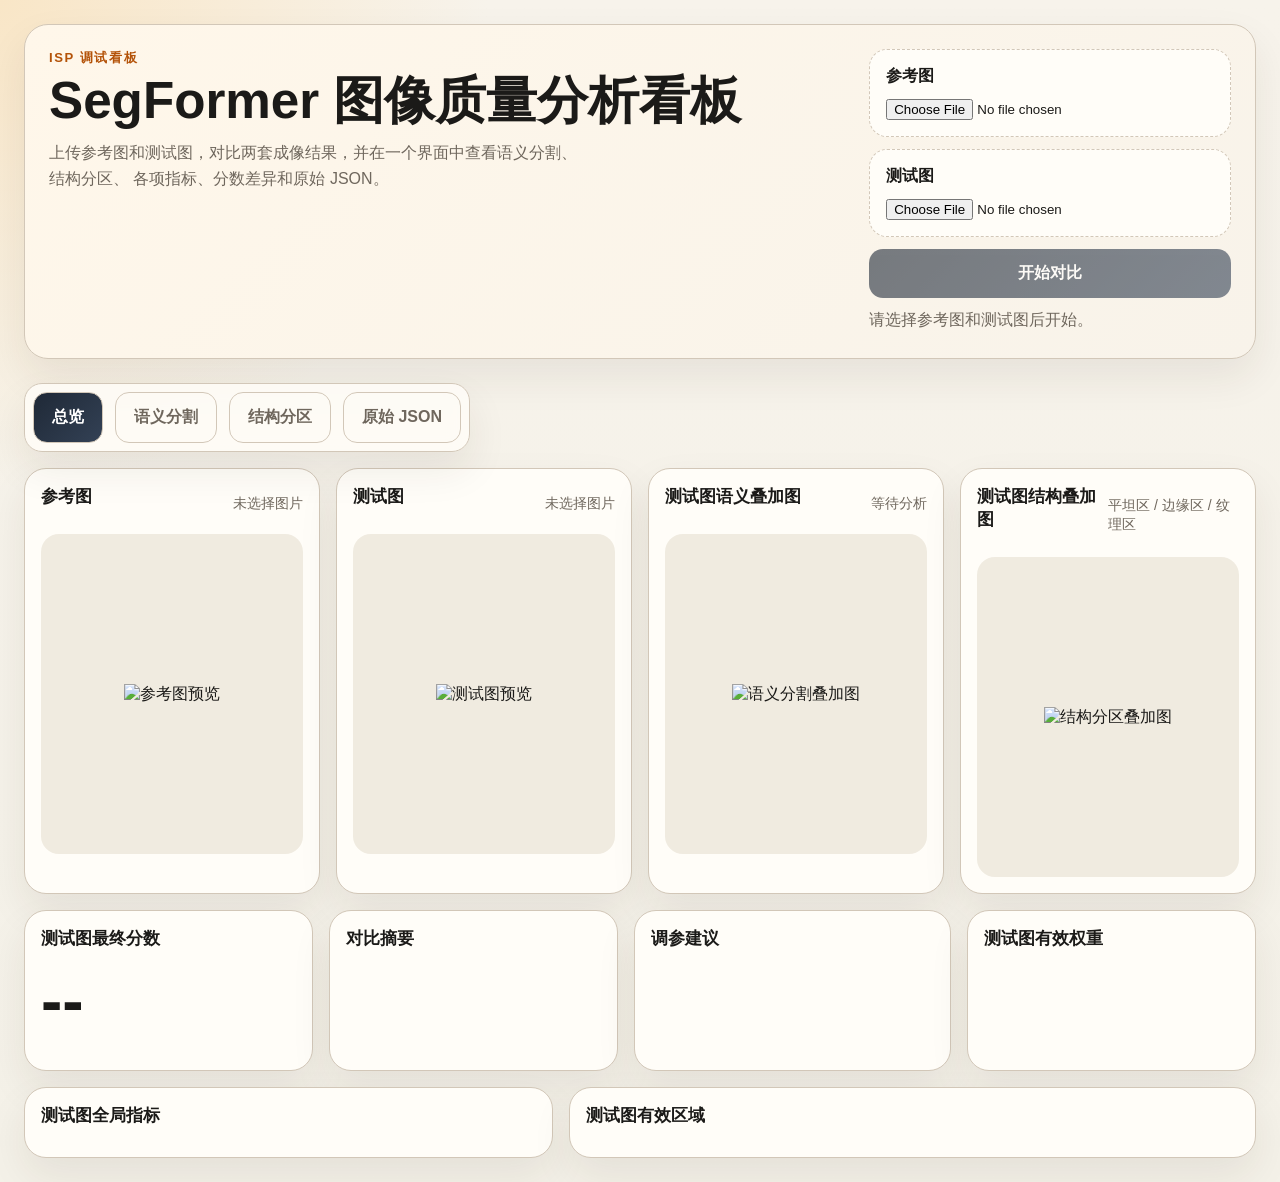
==== commit 7b193ec5: "Update SegFormer terminology in UI and deck" ====
--- a/templates/index.html
+++ b/templates/index.html
@@ -3,7 +3,7 @@
   <head>
     <meta charset="UTF-8" />
     <meta name="viewport" content="width=device-width, initial-scale=1.0" />
-    <title>CNN 图像质量分析看板</title>
+    <title>SegFormer 图像质量分析看板</title>
     <link rel="stylesheet" href="/static/style.css" />
   </head>
   <body>
@@ -11,7 +11,7 @@
       <header class="hero">
         <div>
           <p class="eyebrow">ISP 调试看板</p>
-          <h1>CNN 图像质量分析看板</h1>
+          <h1>SegFormer 图像质量分析看板</h1>
           <p class="subtitle">
             上传参考图和测试图，对比两套成像结果，并在一个界面中查看语义分割、结构分区、
             各项指标、分数差异和原始 JSON。
